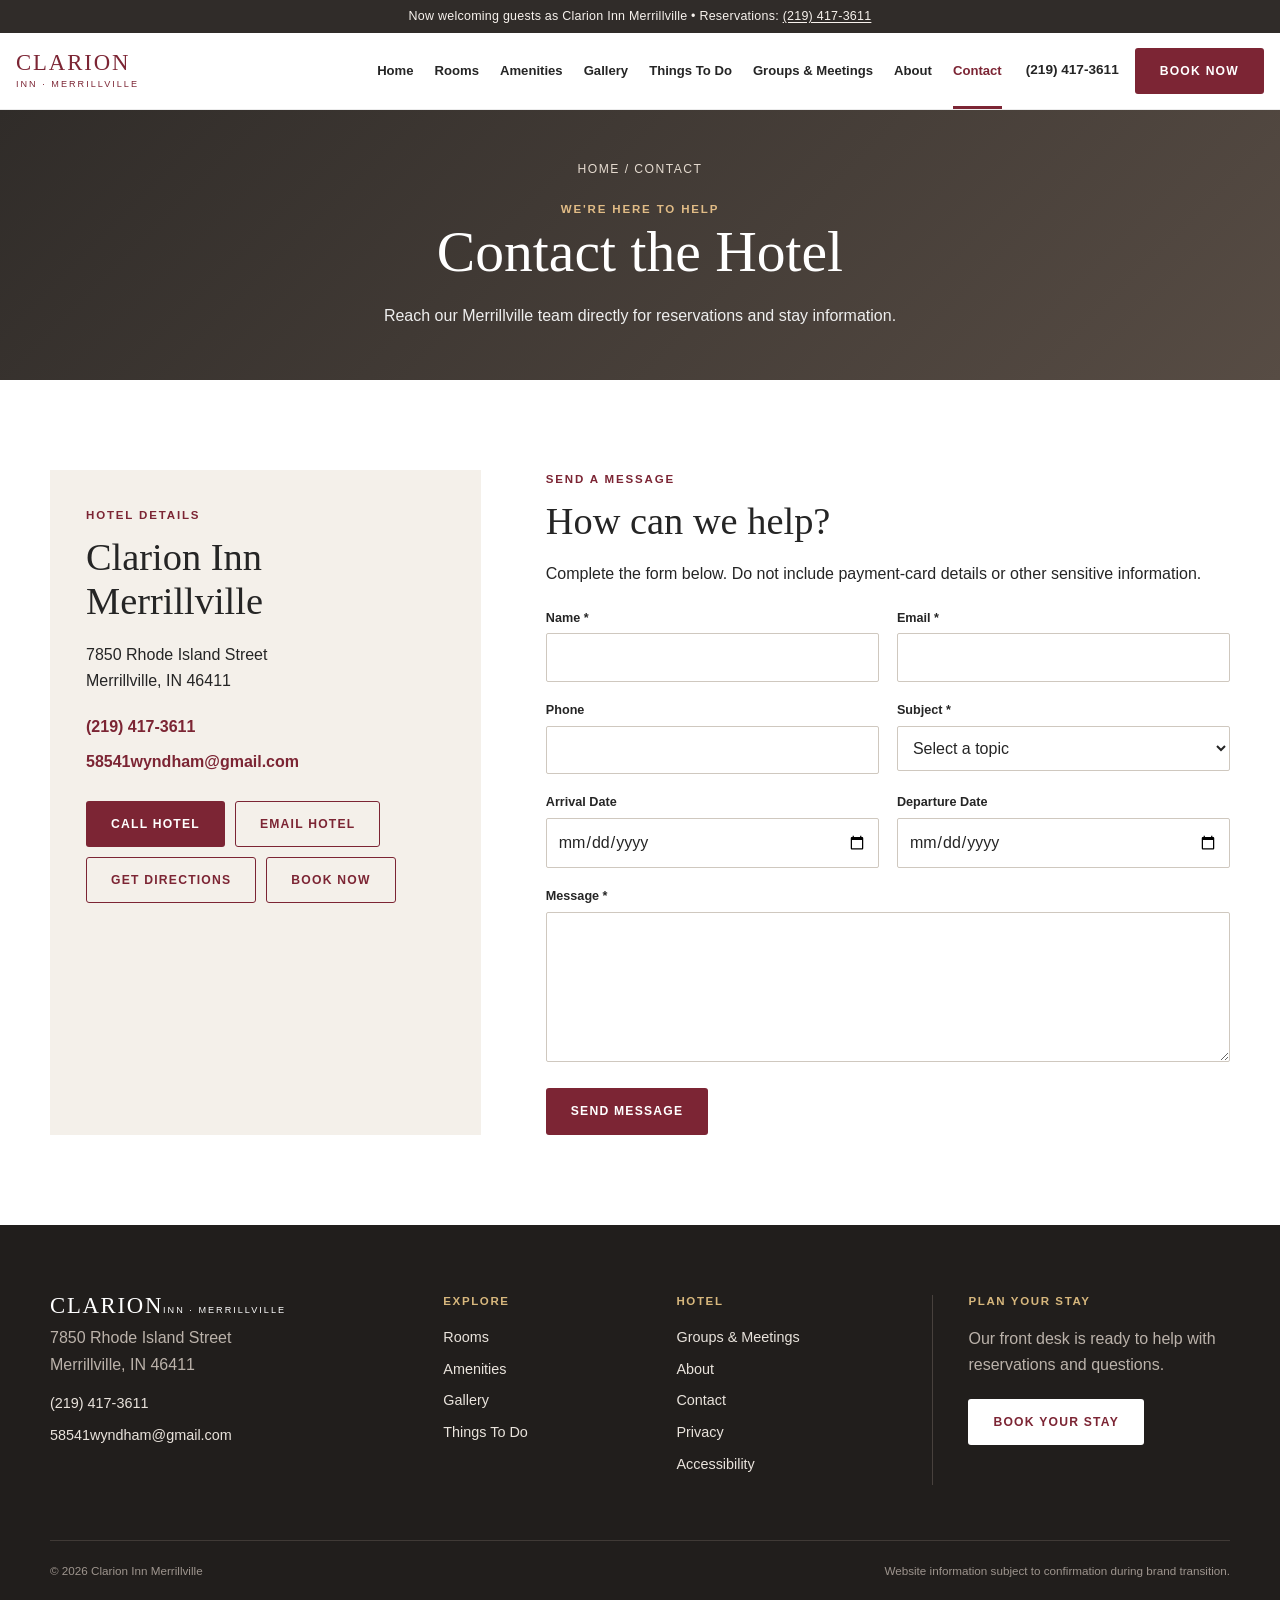
==== contact.html @ 1ad515d3 "Initial commit" ====
<!doctype html><html lang="en"><head><meta charset="utf-8"><meta name="viewport" content="width=device-width,initial-scale=1"><title>Contact Clarion Inn Merrillville | Phone & Directions</title><meta name="description" content="Contact Clarion Inn Merrillville for reservations, hotel questions, group inquiries and directions to our Merrillville, Indiana location."><link rel="stylesheet" href="assets/css/main.css"></head><body data-page="contact" data-root=""><a class="skip-link" href="#main">Skip to content</a><div data-site-header></div><main id="main"><section class="page-hero"><div><div class="breadcrumbs"><a href="index.html">Home</a> / Contact</div><p class="eyebrow">We're here to help</p><h1>Contact the Hotel</h1><p>Reach our Merrillville team directly for reservations and stay information.</p></div></section><section class="section"><div class="wrap contact-layout"><aside class="contact-panel"><p class="eyebrow">Hotel details</p><h2>Clarion Inn Merrillville</h2><address>7850 Rhode Island Street<br>Merrillville, IN 46411</address><a data-phone href="tel:+12194173611">(219) 417-3611</a><a data-email href="mailto:58541wyndham@gmail.com">58541wyndham@gmail.com</a><div class="contact-actions"><a class="button button-primary" href="tel:+12194173611">Call Hotel</a><a class="button button-outline" href="mailto:58541wyndham@gmail.com">Email Hotel</a><a class="button button-outline" data-directions href="#">Get Directions</a><button class="button button-outline booking-trigger" type="button">Book Now</button></div></aside><div><p class="eyebrow">Send a message</p><h2>How can we help?</h2><p>Complete the form below. Do not include payment-card details or other sensitive information.</p><form class="contact-form" method="post" action="contact/submit.php"><div class="hp-field" aria-hidden="true"><label for="website">Website</label><input id="website" name="website" type="text" tabindex="-1" autocomplete="off"></div><div class="form-grid"><div class="form-field"><label for="name">Name *</label><input id="name" name="name" required maxlength="100" autocomplete="name"></div><div class="form-field"><label for="email">Email *</label><input id="email" name="email" type="email" required maxlength="150" autocomplete="email"></div><div class="form-field"><label for="phone">Phone</label><input id="phone" name="phone" type="tel" maxlength="40" autocomplete="tel"></div><div class="form-field"><label for="subject">Subject *</label><select id="subject" name="subject" required><option value="">Select a topic</option><option>Reservation question</option><option>Group inquiry</option><option>Accessibility question</option><option>Hotel information</option><option>Other</option></select></div><div class="form-field"><label for="arrival">Arrival Date</label><input id="arrival" name="arrival" type="date"></div><div class="form-field"><label for="departure">Departure Date</label><input id="departure" name="departure" type="date"></div><div class="form-field full"><label for="message">Message *</label><textarea id="message" name="message" required maxlength="3000"></textarea></div><div class="form-field full"><button class="button button-primary" type="submit">Send Message</button></div></div></form></div></div></section></main><div data-site-footer></div><script src="assets/js/config.js"></script><script src="assets/js/main.js"></script></body></html>
---- assets/css/main.css ----
:root{--ink:#252525;--muted:#66635f;--paper:#fff;--cream:#f4f0ea;--sand:#e7ddd0;--wine:#7c2534;--wine-dark:#5e1725;--gold:#b58b52;--line:#ded8d0;--shadow:0 18px 50px rgba(31,28,24,.13);--radius:3px;--wrap:min(1180px,calc(100% - 40px));font-family:Arial,Helvetica,sans-serif;color:var(--ink);background:var(--paper);font-synthesis:none}*{box-sizing:border-box}html{scroll-behavior:smooth}body{margin:0;min-width:320px;line-height:1.65;background:#fff}body::after{content:"";display:block;height:0}img{max-width:100%;display:block}a{color:inherit;text-decoration:none}button,input,select,textarea{font:inherit}button{color:inherit}.wrap{width:var(--wrap);margin-inline:auto}.sr-only{position:absolute;width:1px;height:1px;padding:0;margin:-1px;overflow:hidden;clip:rect(0,0,0,0);white-space:nowrap;border:0}.skip-link{position:fixed;top:8px;left:8px;z-index:1000;background:#fff;padding:10px 16px;transform:translateY(-150%)}.skip-link:focus{transform:none}:focus-visible{outline:3px solid #d1a260;outline-offset:3px}.announcement{min-height:32px;padding:6px 20px;text-align:center;background:#302c29;color:#f7f2ed;font-size:.78rem;letter-spacing:.02em}.announcement a{text-decoration:underline;text-underline-offset:2px}.site-header{position:sticky;top:0;z-index:90;background:rgba(255,255,255,.97);border-bottom:1px solid rgba(0,0,0,.08);backdrop-filter:blur(12px)}.header-inner{width:min(1280px,calc(100% - 32px));height:76px;margin:auto;display:flex;align-items:center;gap:24px}.brand{display:inline-flex;flex-direction:column;line-height:1;color:var(--wine);letter-spacing:.12em;min-width:166px}.brand span{font-family:Georgia,serif;font-size:1.42rem}.brand small{font-size:.57rem;letter-spacing:.22em;margin-top:5px}.site-nav{margin-left:auto;display:flex;align-items:center;gap:21px}.site-nav a{font-size:.82rem;font-weight:700;white-space:nowrap;padding:28px 0 25px;border-bottom:3px solid transparent}.site-nav a:hover,.site-nav a[aria-current=page]{color:var(--wine);border-color:var(--wine)}.header-actions{display:flex;align-items:center;gap:16px}.header-phone{font-size:.85rem;font-weight:700;white-space:nowrap}.menu-toggle{display:none;background:none;border:0;padding:10px}.menu-toggle span{display:block;width:24px;height:2px;background:var(--ink);margin:5px}.button{display:inline-flex;justify-content:center;align-items:center;min-height:46px;padding:12px 24px;border:1px solid transparent;border-radius:var(--radius);font-size:.76rem;font-weight:800;letter-spacing:.1em;text-transform:uppercase;cursor:pointer;transition:background .2s,color .2s,border .2s}.button-primary{background:var(--wine);color:#fff}.button-primary:hover{background:var(--wine-dark)}.button-outline{border-color:var(--wine);color:var(--wine);background:transparent}.button-outline:hover{background:var(--wine);color:#fff}.button-light{background:#fff;color:var(--wine)}.eyebrow{margin:0 0 10px;color:var(--wine);font-size:.72rem;font-weight:800;letter-spacing:.16em;text-transform:uppercase}.section{padding:90px 0}.section-sm{padding:68px 0}.section-warm{background:var(--cream)}.section-dark{background:#2d2927;color:#fff}.section-head{max-width:680px;margin:0 auto 42px;text-align:center}.section-head p:last-child{color:var(--muted)}h1,h2,h3{font-family:Georgia,'Times New Roman',serif;font-weight:400;line-height:1.16;margin:0 0 18px}h1{font-size:clamp(2.35rem,4.5vw,4.2rem)}h2{font-size:clamp(1.85rem,3vw,2.8rem)}h3{font-size:1.4rem}p{margin:0 0 20px}.lead{font-size:1.12rem;color:var(--muted)}.page-hero{min-height:390px;display:grid;place-items:center;text-align:center;background:linear-gradient(135deg,#302c29,#574c44);color:white;padding:80px 20px}.page-hero p{max-width:700px;margin:0 auto;color:#eee}.page-hero .eyebrow{color:#e1bc86}.breadcrumbs{font-size:.76rem;text-transform:uppercase;letter-spacing:.12em;margin-bottom:20px;color:#e5dbd0}.split{display:grid;grid-template-columns:1fr 1fr;gap:70px;align-items:center}.feature-placeholder{min-height:430px}.placeholder{position:relative;display:grid;place-items:center;overflow:hidden;background:linear-gradient(135deg,#cfc4b7,#968b7d);color:#fff;text-align:center}.placeholder::before{content:"";position:absolute;inset:0;background:linear-gradient(135deg,rgba(20,18,16,.05),rgba(20,18,16,.35))}.placeholder-label{position:relative;z-index:1;padding:14px 18px;border:1px solid rgba(255,255,255,.65);font-size:.7rem;font-weight:800;letter-spacing:.14em;text-transform:uppercase}.tone-light{background:linear-gradient(135deg,#ddd4ca,#a99988)}.tone-warm{background:linear-gradient(135deg,#c8ad92,#786759)}.tone-dark{background:linear-gradient(135deg,#7b7168,#3e3935)}.cards{display:grid;grid-template-columns:repeat(3,1fr);gap:24px}.card{background:#fff;border:1px solid var(--line);box-shadow:0 8px 30px rgba(31,28,24,.06)}.card-image{aspect-ratio:4/3}.card-body{padding:28px}.card-body p{color:var(--muted)}.text-link{font-size:.76rem;color:var(--wine);font-weight:800;text-transform:uppercase;letter-spacing:.1em;border-bottom:1px solid currentColor}.icon-grid{display:grid;grid-template-columns:repeat(4,1fr);gap:1px;background:var(--line);border:1px solid var(--line)}.icon-item{background:#fff;padding:30px;text-align:center}.icon-mark{width:42px;height:42px;margin:0 auto 17px;border:2px solid var(--gold);border-radius:50%;display:grid;place-items:center;color:var(--wine);font-weight:700}.icon-item h3{font-size:1.15rem;margin-bottom:8px}.icon-item p{font-size:.88rem;color:var(--muted);margin:0}.notice{padding:18px 20px;border-left:3px solid var(--gold);background:#faf7f2;color:#59524b}.cta-band{padding:70px 0;background:var(--wine);color:#fff}.cta-inner{display:flex;justify-content:space-between;align-items:center;gap:30px}.cta-inner h2{margin-bottom:7px}.cta-inner p{margin:0;color:#f3dfe3}.site-footer{background:#211e1c;color:#e9e3dc;padding-top:70px}.footer-grid{display:grid;grid-template-columns:1.5fr .8fr .9fr 1.3fr;gap:50px}.brand-light{color:#fff;margin-bottom:24px}.footer-grid h2{font-family:Arial,sans-serif;font-size:.72rem;font-weight:800;text-transform:uppercase;letter-spacing:.14em;color:#d7b77d}.footer-grid a{display:block;margin-bottom:8px;font-size:.9rem}.footer-grid address{font-style:normal;color:#bbb2aa;margin-bottom:14px}.footer-grid p{color:#bbb2aa}.footer-cta{border-left:1px solid #48413d;padding-left:35px}.footer-bottom{display:flex;justify-content:space-between;gap:30px;margin-top:55px;padding:20px 0;border-top:1px solid #403a36;font-size:.73rem;color:#9e958e}.mobile-actions{display:none}.reservation-modal{width:min(520px,calc(100% - 32px));padding:42px;border:0;box-shadow:var(--shadow)}.reservation-modal::backdrop{background:rgba(22,19,18,.72)}.reservation-modal .modal-close{position:absolute;right:16px;top:12px;border:0;background:none;font-size:1.7rem;cursor:pointer}.modal-actions{display:flex;gap:10px;margin-top:28px}.booking-bar{position:relative;z-index:5;width:min(1180px,calc(100% - 40px));margin:-42px auto 0;background:#fff;padding:22px 24px;box-shadow:var(--shadow);display:grid;grid-template-columns:1.15fr 1.15fr .7fr .7fr .7fr auto;gap:12px;align-items:end}.field label{display:block;font-size:.68rem;text-transform:uppercase;letter-spacing:.09em;font-weight:800;margin-bottom:6px}.field input,.field select,.contact-form input,.contact-form select,.contact-form textarea{width:100%;border:1px solid #cfc8bf;background:#fff;border-radius:2px;padding:10px 11px;min-height:45px;color:var(--ink)}.booking-bar .button{min-height:45px}.contact-layout{display:grid;grid-template-columns:.85fr 1.35fr;gap:65px}.contact-panel{padding:36px;background:var(--cream)}.contact-panel address{font-style:normal;margin-bottom:20px}.contact-panel>a{display:block;color:var(--wine);font-weight:700;margin-bottom:8px}.contact-actions{display:flex;flex-wrap:wrap;gap:10px;margin-top:26px}.form-grid{display:grid;grid-template-columns:1fr 1fr;gap:18px}.form-field label{display:block;font-size:.79rem;font-weight:700;margin-bottom:5px}.form-field.full{grid-column:1/-1}.contact-form textarea{min-height:150px;resize:vertical}.hp-field{position:absolute;left:-9999px}.gallery-filters{display:flex;justify-content:center;flex-wrap:wrap;gap:8px;margin-bottom:35px}.gallery-filters button{border:1px solid var(--line);background:#fff;padding:8px 15px;cursor:pointer}.gallery-filters button[aria-pressed=true]{background:var(--wine);color:#fff;border-color:var(--wine)}.gallery-grid{display:grid;grid-template-columns:repeat(3,1fr);gap:14px}.gallery-card{border:0;padding:0;cursor:pointer;min-height:260px}.gallery-card .placeholder{height:100%;min-height:260px}.lightbox{width:min(900px,calc(100% - 32px));padding:0;border:0;background:#211e1c;color:#fff}.lightbox::backdrop{background:rgba(0,0,0,.86)}.lightbox-image{height:min(68vh,620px)}.lightbox-meta{display:flex;align-items:center;justify-content:space-between;padding:16px 22px}.lightbox-meta h2{font-size:1.1rem;margin:0}.lightbox-controls{display:flex;gap:8px}.lightbox-controls button{background:#fff;border:0;min-width:42px;min-height:42px;cursor:pointer}.article{max-width:800px;margin:auto}.article h2{font-size:1.55rem;margin-top:36px}.article ul{padding-left:22px}.map-placeholder{min-height:360px;background:#ddd4ca;color:#544c45}.map-placeholder::before{background:linear-gradient(30deg,rgba(124,37,52,.1),rgba(255,255,255,.15))}.status-page{min-height:70vh;display:grid;place-items:center;text-align:center;padding:80px 20px}.status-page>div{max-width:620px}.status-page .actions{display:flex;justify-content:center;gap:12px;margin-top:28px}
@media(max-width:1160px){.header-phone{display:none}.site-nav{gap:14px}.site-nav a{font-size:.75rem}.booking-bar{grid-template-columns:repeat(5,1fr)}.booking-bar .button{grid-column:1/-1}.footer-grid{grid-template-columns:1.3fr .8fr .9fr}.footer-cta{grid-column:1/-1;border-left:0;border-top:1px solid #48413d;padding:28px 0 0}}
@media(max-width:900px){.header-inner{height:68px}.menu-toggle{display:block;margin-left:auto}.site-nav{position:fixed;left:0;right:0;top:100px;display:none;flex-direction:column;align-items:stretch;gap:0;background:#fff;padding:12px 24px 30px;box-shadow:var(--shadow);max-height:calc(100vh - 100px);overflow:auto}.site-nav.open{display:flex}.site-nav a{padding:13px 4px;border-bottom:1px solid var(--line);font-size:.86rem}.header-actions{display:none}.section{padding:70px 0}.split{grid-template-columns:1fr;gap:38px}.split .feature-placeholder{min-height:340px}.cards{grid-template-columns:repeat(2,1fr)}.icon-grid{grid-template-columns:repeat(2,1fr)}.booking-bar{grid-template-columns:repeat(2,1fr);margin-top:0;width:100%;box-shadow:none;background:var(--cream)}.booking-bar .button{grid-column:1/-1}.contact-layout{grid-template-columns:1fr}.gallery-grid{grid-template-columns:repeat(2,1fr)}.cta-inner{align-items:flex-start}.footer-grid{grid-template-columns:1fr 1fr}.footer-grid>div:first-child,.footer-cta{grid-column:1/-1}.mobile-actions{position:fixed;z-index:80;bottom:0;left:0;right:0;height:56px;display:grid;grid-template-columns:1fr 1fr;background:#fff;box-shadow:0 -5px 20px rgba(0,0,0,.16)}.mobile-actions a,.mobile-actions button{display:grid;place-items:center;border:0;background:#fff;text-transform:uppercase;font-size:.76rem;font-weight:800;letter-spacing:.1em}.mobile-actions button{background:var(--wine);color:#fff}.site-footer{padding-bottom:56px}}
@media(max-width:600px){:root{--wrap:calc(100% - 30px)}.announcement{font-size:.67rem}.announcement span{display:none}.header-inner{width:calc(100% - 24px)}.brand{min-width:150px}.brand span{font-size:1.25rem}.site-nav{top:100px}.section{padding:58px 0}.section-sm{padding:48px 0}.page-hero{min-height:320px;padding:60px 18px}.page-hero h1{font-size:2.4rem}.cards,.gallery-grid{grid-template-columns:1fr}.gallery-card,.gallery-card .placeholder{min-height:230px}.icon-grid{grid-template-columns:1fr 1fr}.icon-item{padding:23px 12px}.booking-bar{padding:20px 15px}.booking-bar .field:nth-of-type(1),.booking-bar .field:nth-of-type(2){grid-column:1/-1}.cta-inner{display:block}.cta-inner .button{margin-top:20px}.footer-grid{grid-template-columns:1fr;gap:32px}.footer-grid>div{grid-column:1/-1}.footer-bottom{display:block}.footer-bottom span{display:block;margin-bottom:6px}.modal-actions,.status-page .actions{flex-direction:column}.reservation-modal{padding:34px 24px}.form-grid{grid-template-columns:1fr}.form-field.full{grid-column:auto}.contact-panel{padding:26px 22px}.lightbox-meta{align-items:flex-start;gap:10px}.lightbox-image{height:58vh}}
@media(prefers-reduced-motion:reduce){html{scroll-behavior:auto}*,*::before,*::after{animation-duration:.01ms!important;animation-iteration-count:1!important;transition-duration:.01ms!important}}
.property-photo{width:100%;height:100%;object-fit:cover;display:block}.property-photo-contain{object-fit:contain;background:#211e1c}
.gallery-card>.property-photo{min-height:260px}.lightbox-image.property-photo-contain{width:100%;height:min(68vh,620px)}

/* Compact page banners keep more primary content above the fold. */
.page-hero{min-height:270px;padding:48px 20px}
@media(max-width:600px){.page-hero{min-height:230px;padding:38px 18px}.page-hero h1{font-size:2.25rem}}
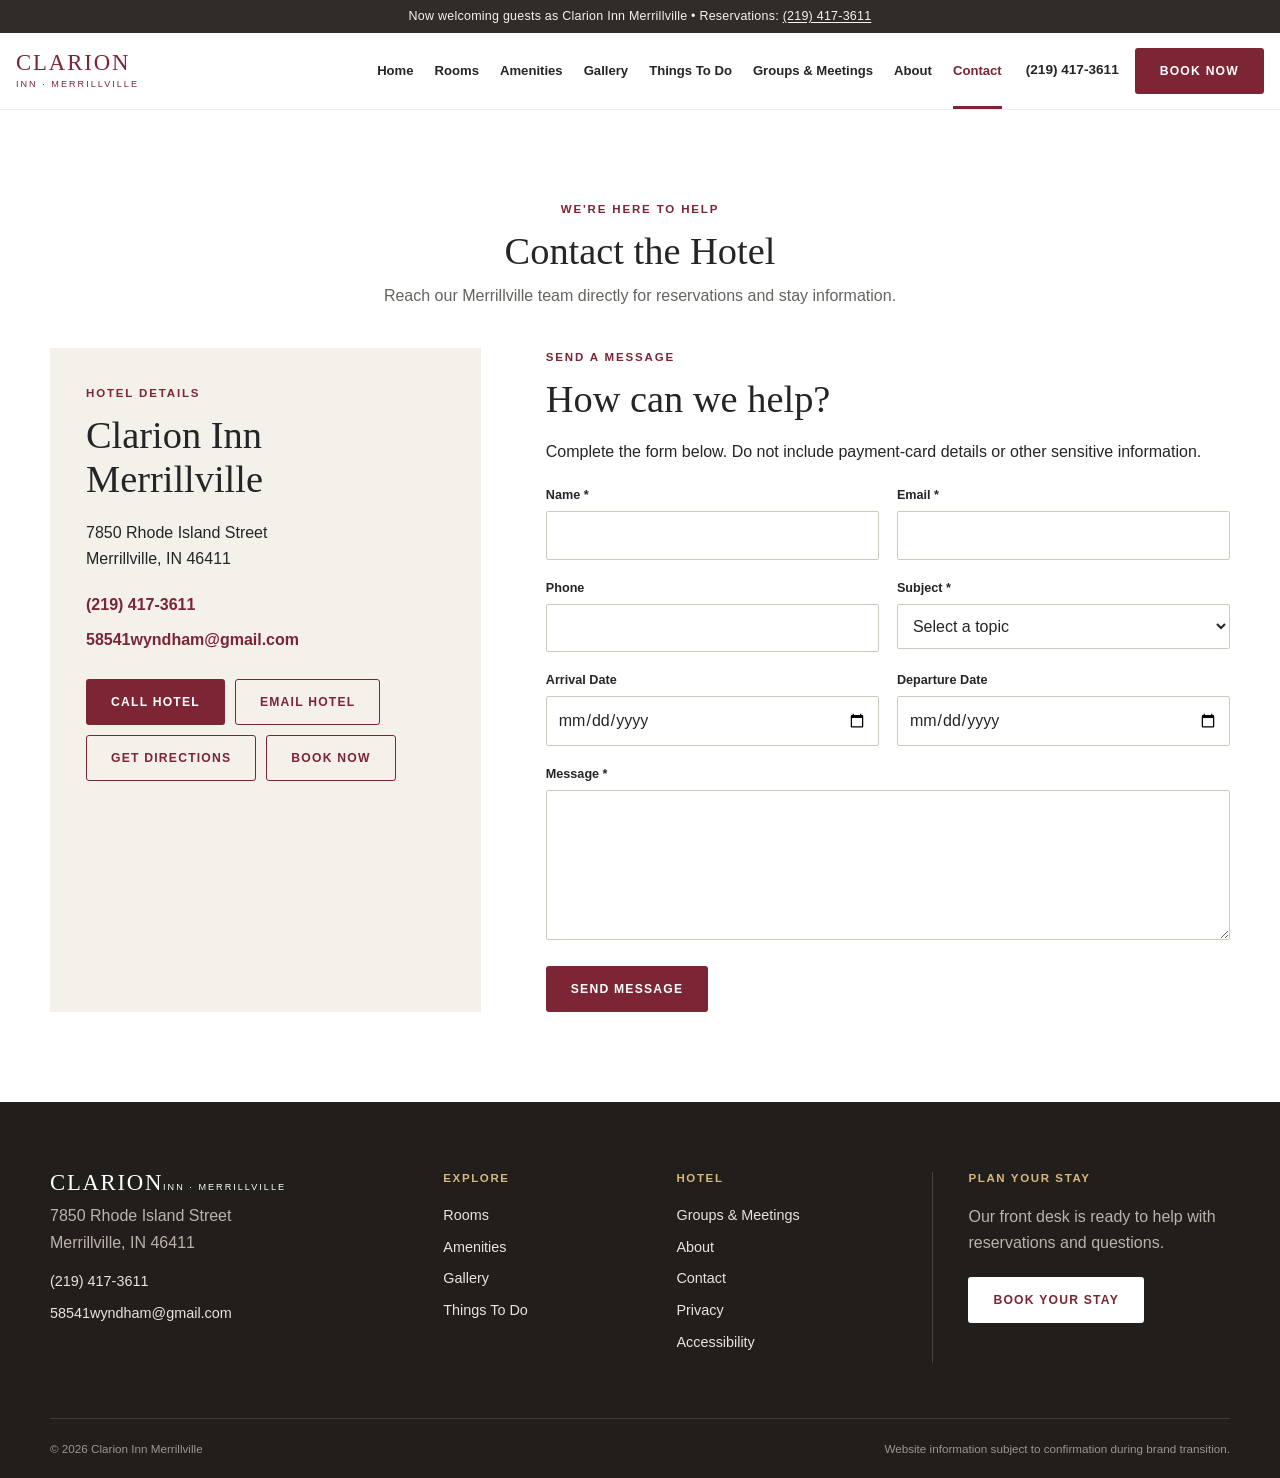
==== commit d8e89f60: "Update attraction photos and page headers 👍" ====
--- a/contact.html
+++ b/contact.html
@@ -1 +1,59 @@
-<!doctype html><html lang="en"><head><meta charset="utf-8"><meta name="viewport" content="width=device-width,initial-scale=1"><title>Contact Clarion Inn Merrillville | Phone & Directions</title><meta name="description" content="Contact Clarion Inn Merrillville for reservations, hotel questions, group inquiries and directions to our Merrillville, Indiana location."><link rel="stylesheet" href="assets/css/main.css"></head><body data-page="contact" data-root=""><a class="skip-link" href="#main">Skip to content</a><div data-site-header></div><main id="main"><section class="page-hero"><div><div class="breadcrumbs"><a href="index.html">Home</a> / Contact</div><p class="eyebrow">We're here to help</p><h1>Contact the Hotel</h1><p>Reach our Merrillville team directly for reservations and stay information.</p></div></section><section class="section"><div class="wrap contact-layout"><aside class="contact-panel"><p class="eyebrow">Hotel details</p><h2>Clarion Inn Merrillville</h2><address>7850 Rhode Island Street<br>Merrillville, IN 46411</address><a data-phone href="tel:+12194173611">(219) 417-3611</a><a data-email href="mailto:58541wyndham@gmail.com">58541wyndham@gmail.com</a><div class="contact-actions"><a class="button button-primary" href="tel:+12194173611">Call Hotel</a><a class="button button-outline" href="mailto:58541wyndham@gmail.com">Email Hotel</a><a class="button button-outline" data-directions href="#">Get Directions</a><button class="button button-outline booking-trigger" type="button">Book Now</button></div></aside><div><p class="eyebrow">Send a message</p><h2>How can we help?</h2><p>Complete the form below. Do not include payment-card details or other sensitive information.</p><form class="contact-form" method="post" action="contact/submit.php"><div class="hp-field" aria-hidden="true"><label for="website">Website</label><input id="website" name="website" type="text" tabindex="-1" autocomplete="off"></div><div class="form-grid"><div class="form-field"><label for="name">Name *</label><input id="name" name="name" required maxlength="100" autocomplete="name"></div><div class="form-field"><label for="email">Email *</label><input id="email" name="email" type="email" required maxlength="150" autocomplete="email"></div><div class="form-field"><label for="phone">Phone</label><input id="phone" name="phone" type="tel" maxlength="40" autocomplete="tel"></div><div class="form-field"><label for="subject">Subject *</label><select id="subject" name="subject" required><option value="">Select a topic</option><option>Reservation question</option><option>Group inquiry</option><option>Accessibility question</option><option>Hotel information</option><option>Other</option></select></div><div class="form-field"><label for="arrival">Arrival Date</label><input id="arrival" name="arrival" type="date"></div><div class="form-field"><label for="departure">Departure Date</label><input id="departure" name="departure" type="date"></div><div class="form-field full"><label for="message">Message *</label><textarea id="message" name="message" required maxlength="3000"></textarea></div><div class="form-field full"><button class="button button-primary" type="submit">Send Message</button></div></div></form></div></div></section></main><div data-site-footer></div><script src="assets/js/config.js"></script><script src="assets/js/main.js"></script></body></html>
+<!doctype html>
+<html lang="en">
+<head>
+  <meta charset="utf-8">
+  <meta name="viewport" content="width=device-width,initial-scale=1">
+  <title>Contact Clarion Inn Merrillville | Phone & Directions</title>
+  <meta name="description" content="Contact Clarion Inn Merrillville for reservations, hotel questions, group inquiries and directions to our Merrillville, Indiana location.">
+  <link rel="stylesheet" href="assets/css/main.css">
+</head>
+<body data-page="contact" data-root="">
+  <a class="skip-link" href="#main">Skip to content</a>
+  <div data-site-header></div>
+  <main id="main">
+    <section class="section">
+      <div class="wrap section-head page-intro">
+        <p class="eyebrow">We're here to help</p>
+        <h1>Contact the Hotel</h1>
+        <p>Reach our Merrillville team directly for reservations and stay information.</p>
+      </div>
+      <div class="wrap contact-layout">
+        <aside class="contact-panel">
+          <p class="eyebrow">Hotel details</p>
+          <h2>Clarion Inn Merrillville</h2>
+          <address>7850 Rhode Island Street<br>Merrillville, IN 46411</address>
+          <a data-phone href="tel:+12194173611">(219) 417-3611</a>
+          <a data-email href="mailto:58541wyndham@gmail.com">58541wyndham@gmail.com</a>
+          <div class="contact-actions">
+            <a class="button button-primary" href="tel:+12194173611">Call Hotel</a>
+            <a class="button button-outline" href="mailto:58541wyndham@gmail.com">Email Hotel</a>
+            <a class="button button-outline" data-directions href="#">Get Directions</a>
+            <button class="button button-outline booking-trigger" type="button">Book Now</button>
+          </div>
+        </aside>
+        <div>
+          <p class="eyebrow">Send a message</p>
+          <h2>How can we help?</h2>
+          <p>Complete the form below. Do not include payment-card details or other sensitive information.</p>
+          <form class="contact-form" method="post" action="contact/submit.php">
+            <div class="hp-field" aria-hidden="true"><label for="website">Website</label><input id="website" name="website" type="text" tabindex="-1" autocomplete="off"></div>
+            <div class="form-grid">
+              <div class="form-field"><label for="name">Name *</label><input id="name" name="name" required maxlength="100" autocomplete="name"></div>
+              <div class="form-field"><label for="email">Email *</label><input id="email" name="email" type="email" required maxlength="150" autocomplete="email"></div>
+              <div class="form-field"><label for="phone">Phone</label><input id="phone" name="phone" type="tel" maxlength="40" autocomplete="tel"></div>
+              <div class="form-field"><label for="subject">Subject *</label><select id="subject" name="subject" required><option value="">Select a topic</option><option>Reservation question</option><option>Group inquiry</option><option>Accessibility question</option><option>Hotel information</option><option>Other</option></select></div>
+              <div class="form-field"><label for="arrival">Arrival Date</label><input id="arrival" name="arrival" type="date"></div>
+              <div class="form-field"><label for="departure">Departure Date</label><input id="departure" name="departure" type="date"></div>
+              <div class="form-field full"><label for="message">Message *</label><textarea id="message" name="message" required maxlength="3000"></textarea></div>
+              <div class="form-field full"><button class="button button-primary" type="submit">Send Message</button></div>
+            </div>
+          </form>
+        </div>
+      </div>
+    </section>
+  </main>
+  <div data-site-footer></div>
+  <script src="assets/js/config.js"></script>
+  <script src="assets/js/main.js"></script>
+</body>
+</html>
--- a/assets/css/main.css
+++ b/assets/css/main.css
@@ -7,5 +7,5 @@
 .gallery-card>.property-photo{min-height:260px}.lightbox-image.property-photo-contain{width:100%;height:min(68vh,620px)}
 
 /* Compact page banners keep more primary content above the fold. */
-.page-hero{min-height:270px;padding:48px 20px}
-@media(max-width:600px){.page-hero{min-height:230px;padding:38px 18px}.page-hero h1{font-size:2.25rem}}
+.page-hero{min-height:150px;padding:26px 20px}.page-hero h1,.page-intro h1{font-size:clamp(2rem,3vw,2.8rem);margin-bottom:10px}.page-hero .breadcrumbs{margin-bottom:10px}.page-intro{margin-bottom:38px}.photo-credits{margin-top:18px;font-size:.72rem;color:var(--muted)}.photo-credits a{text-decoration:underline;text-underline-offset:2px}
+@media(max-width:600px){.page-hero{min-height:135px;padding:20px 18px}.page-hero h1{font-size:2rem}.page-intro{margin-bottom:30px}}
